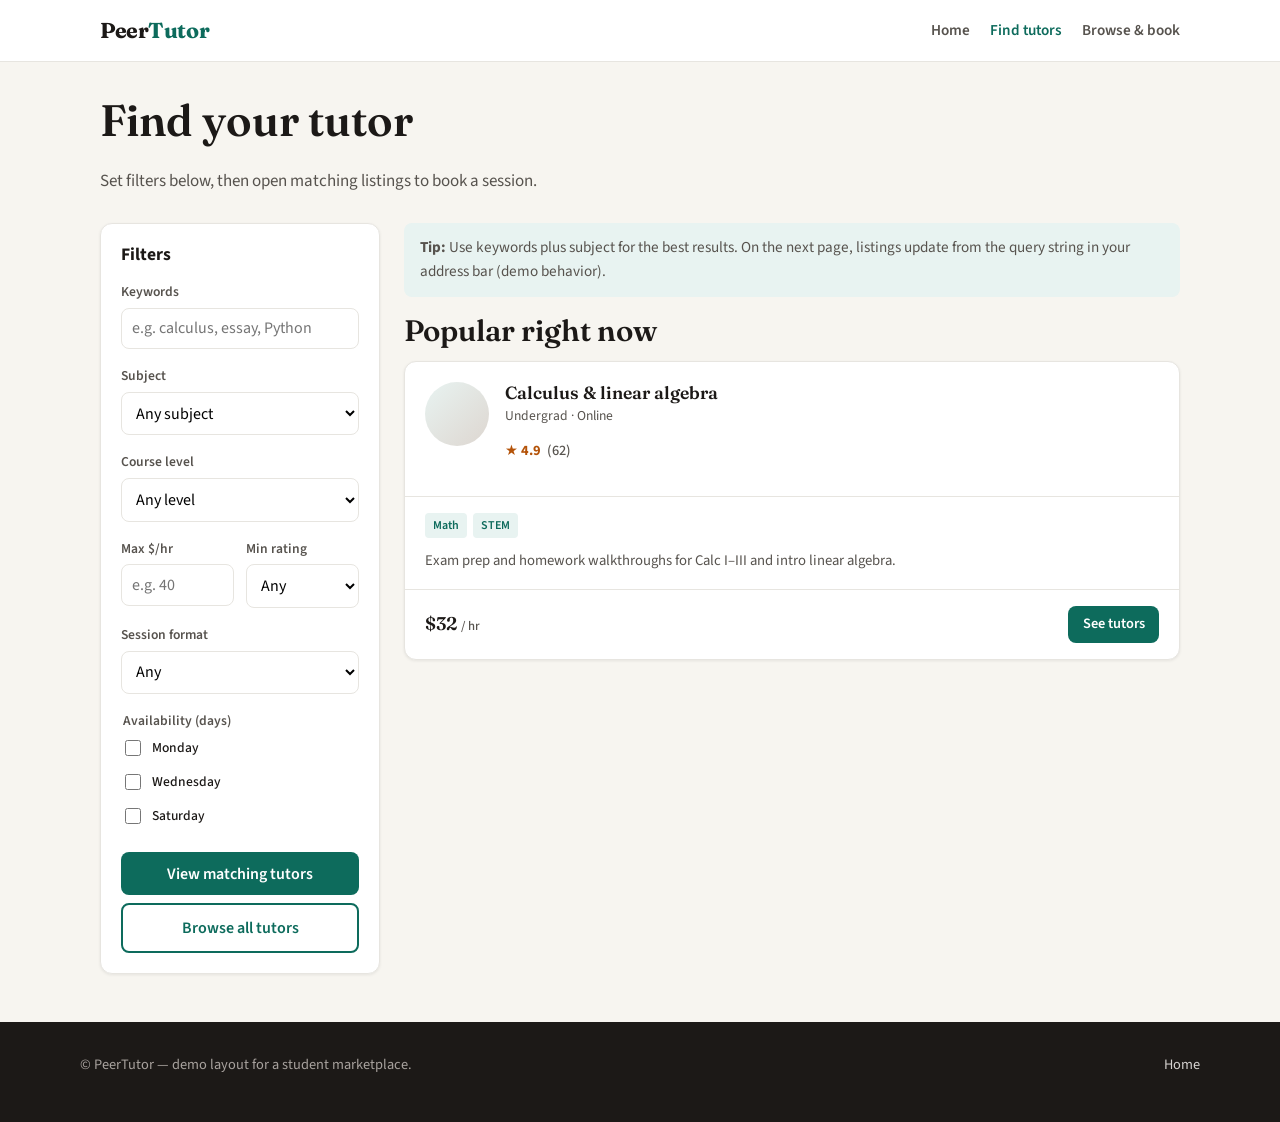
==== search.html @ b438c9f4 "init commit" ====
<!DOCTYPE html>
<html lang="en">
<head>
  <meta charset="UTF-8" />
  <meta name="viewport" content="width=device-width, initial-scale=1" />
  <title>Find tutors — PeerTutor</title>
  <link rel="preconnect" href="https://fonts.googleapis.com" />
  <link rel="preconnect" href="https://fonts.gstatic.com" crossorigin />
  <link href="https://fonts.googleapis.com/css2?family=Fraunces:opsz,wght@9..144,600;700&family=Source+Sans+3:wght@400;600;700&display=swap" rel="stylesheet" />
  <link rel="stylesheet" href="styles.css" />
</head>
<body>
  <header class="site-header">
    <div class="site-header__inner">
      <a class="logo" href="index.html">Peer<span>Tutor</span></a>
      <nav class="nav-main" aria-label="Main">
        <a href="index.html">Home</a>
        <a href="search.html" aria-current="page">Find tutors</a>
        <a href="tutors.html">Browse &amp; book</a>
      </nav>
    </div>
  </header>

  <main>
    <div class="container">
      <header class="page-head">
        <h1>Find your tutor</h1>
        <p>Set filters below, then open matching listings to book a session.</p>
      </header>

      <div class="search-layout">
        <aside class="filters" aria-labelledby="filters-heading">
          <h2 id="filters-heading">Filters</h2>
          <form id="search-form" action="tutors.html" method="get">
            <div class="field">
              <label for="q">Keywords</label>
              <input type="search" id="q" name="q" placeholder="e.g. calculus, essay, Python" autocomplete="off" />
            </div>

            <div class="field">
              <label for="subject">Subject</label>
              <select id="subject" name="subject">
                <option value="">Any subject</option>
                <option value="math">Mathematics</option>
                <option value="cs">Computer science</option>
                <option value="writing">Writing &amp; humanities</option>
                <option value="languages">Languages</option>
                <option value="science">Sciences</option>
              </select>
            </div>

            <div class="field">
              <label for="level">Course level</label>
              <select id="level" name="level">
                <option value="">Any level</option>
                <option value="hs">High school</option>
                <option value="ug">Undergraduate</option>
                <option value="grad">Graduate</option>
              </select>
            </div>

            <div class="field field--inline">
              <div class="field">
                <label for="price_max">Max $/hr</label>
                <input type="number" id="price_max" name="price_max" min="0" max="200" step="5" placeholder="e.g. 40" />
              </div>
              <div class="field">
                <label for="rating_min">Min rating</label>
                <select id="rating_min" name="rating_min">
                  <option value="">Any</option>
                  <option value="4.5">4.5+</option>
                  <option value="4.7">4.7+</option>
                  <option value="4.9">4.9+</option>
                </select>
              </div>
            </div>

            <div class="field">
              <label for="format">Session format</label>
              <select id="format" name="format">
                <option value="">Any</option>
                <option value="online">Online only</option>
                <option value="inperson">In-person only</option>
              </select>
            </div>

            <fieldset class="field" style="border: none; padding: 0; margin: 0 0 1rem;">
              <legend style="font-size: 0.85rem; font-weight: 600; color: var(--ink-muted); margin-bottom: 0.35rem;">Availability (days)</legend>
              <div class="checkbox-group">
                <label><input type="checkbox" name="day" value="mon" /> Monday</label>
                <label><input type="checkbox" name="day" value="wed" /> Wednesday</label>
                <label><input type="checkbox" name="day" value="sat" /> Saturday</label>
              </div>
            </fieldset>

            <div class="filter-actions">
              <button type="submit" class="btn btn--primary">View matching tutors</button>
              <a class="btn btn--ghost" href="tutors.html">Browse all tutors</a>
            </div>
          </form>
        </aside>

        <div>
          <p class="search-hint">
            <strong>Tip:</strong> Use keywords plus subject for the best results. On the next page, listings update from the query string in your address bar (demo behavior).
          </p>
          <section aria-labelledby="preview-heading">
            <h2 id="preview-heading" class="section__title" style="text-align: left; margin-bottom: 0.75rem;">Popular right now</h2>
            <div class="tutor-grid" style="grid-template-columns: 1fr;">
              <article class="tutor-card">
                <div class="tutor-card__top">
                  <div class="tutor-card__avatar" role="img" aria-label=""></div>
                  <div class="tutor-card__head">
                    <h3>Calculus &amp; linear algebra</h3>
                    <p class="tutor-card__meta">Undergrad · Online</p>
                    <p class="tutor-card__rating" aria-label="Rating 4.9 out of 5">★ 4.9 <span style="color: var(--ink-muted); font-weight: 500;">(62)</span></p>
                  </div>
                </div>
                <div class="tutor-card__body">
                  <div class="tutor-card__tags">
                    <span class="tag">Math</span>
                    <span class="tag">STEM</span>
                  </div>
                  <p class="tutor-card__bio">Exam prep and homework walkthroughs for Calc I–III and intro linear algebra.</p>
                </div>
                <div class="tutor-card__foot">
                  <span class="tutor-card__price">$32 <small>/ hr</small></span>
                  <a class="btn btn--primary btn--sm" href="tutors.html?subject=math">See tutors</a>
                </div>
              </article>
            </div>
          </section>
        </div>
      </div>
    </div>
  </main>

  <footer class="site-footer">
    <div class="site-footer__inner">
      <p>© PeerTutor — demo layout for a student marketplace.</p>
      <p><a href="index.html">Home</a></p>
    </div>
  </footer>
</body>
</html>
---- styles.css ----
/* PeerTutor — shared styles for all pages */

:root {
  --bg: #f7f5f0;
  --bg-card: #ffffff;
  --ink: #1c1917;
  --ink-muted: #57534e;
  --accent: #0d6b5c;
  --accent-hover: #095548;
  --accent-soft: #e8f3f1;
  --border: #e7e5e0;
  --warning: #b45309;
  --radius: 12px;
  --radius-sm: 8px;
  --shadow: 0 1px 3px rgba(28, 25, 23, 0.08);
  --shadow-lg: 0 12px 40px rgba(28, 25, 23, 0.1);
  --font-sans: "Source Sans 3", system-ui, sans-serif;
  --font-display: "Fraunces", Georgia, serif;
  --max: 1120px;
}

*,
*::before,
*::after {
  box-sizing: border-box;
}

html {
  scroll-behavior: smooth;
}

body {
  margin: 0;
  font-family: var(--font-sans);
  font-size: 1.0625rem;
  line-height: 1.55;
  color: var(--ink);
  background: var(--bg);
  min-height: 100vh;
  display: flex;
  flex-direction: column;
}

img {
  max-width: 100%;
  height: auto;
  display: block;
}

a {
  color: var(--accent);
  text-decoration: none;
}

a:hover {
  text-decoration: underline;
}

h1,
h2,
h3 {
  font-family: var(--font-display);
  font-weight: 600;
  line-height: 1.2;
  margin: 0 0 0.5em;
}

h1 {
  font-size: clamp(2rem, 4vw, 2.75rem);
}

h2 {
  font-size: clamp(1.5rem, 2.5vw, 1.85rem);
}

h3 {
  font-size: 1.2rem;
}

p {
  margin: 0 0 1em;
}

/* Layout */
.site-header {
  background: var(--bg-card);
  border-bottom: 1px solid var(--border);
  position: sticky;
  top: 0;
  z-index: 100;
}

.site-header__inner {
  max-width: var(--max);
  margin: 0 auto;
  padding: 0.85rem 1.25rem;
  display: flex;
  align-items: center;
  justify-content: space-between;
  gap: 1rem;
}

.logo {
  font-family: var(--font-display);
  font-weight: 700;
  font-size: 1.35rem;
  color: var(--ink);
  text-decoration: none;
  letter-spacing: -0.02em;
}

.logo:hover {
  color: var(--accent);
  text-decoration: none;
}

.logo span {
  color: var(--accent);
}

.nav-main {
  display: flex;
  flex-wrap: wrap;
  align-items: center;
  gap: 0.35rem 1.25rem;
}

.nav-main a {
  color: var(--ink-muted);
  font-weight: 600;
  font-size: 0.95rem;
  text-decoration: none;
}

.nav-main a:hover,
.nav-main a[aria-current="page"] {
  color: var(--accent);
  text-decoration: none;
}

main {
  flex: 1;
  width: 100%;
}

.container {
  max-width: var(--max);
  margin: 0 auto;
  padding: 2rem 1.25rem 3rem;
}

.container--narrow {
  max-width: 720px;
}

/* Buttons */
.btn {
  display: inline-flex;
  align-items: center;
  justify-content: center;
  gap: 0.5rem;
  padding: 0.65rem 1.25rem;
  font-family: var(--font-sans);
  font-size: 1rem;
  font-weight: 600;
  border-radius: var(--radius-sm);
  border: none;
  cursor: pointer;
  text-decoration: none;
  transition: background 0.15s, color 0.15s, box-shadow 0.15s;
}

.btn--primary {
  background: var(--accent);
  color: #fff;
}

.btn--primary:hover {
  background: var(--accent-hover);
  color: #fff;
  text-decoration: none;
  box-shadow: var(--shadow);
}

.btn--ghost {
  background: transparent;
  color: var(--accent);
  border: 2px solid var(--accent);
}

.btn--ghost:hover {
  background: var(--accent-soft);
  text-decoration: none;
}

.btn--sm {
  padding: 0.45rem 0.9rem;
  font-size: 0.9rem;
}

/* Hero */
.hero {
  padding: 2.5rem 0 3rem;
  text-align: center;
}

.hero__badge {
  display: inline-block;
  font-size: 0.8rem;
  font-weight: 700;
  text-transform: uppercase;
  letter-spacing: 0.06em;
  color: var(--accent);
  background: var(--accent-soft);
  padding: 0.35rem 0.75rem;
  border-radius: 999px;
  margin-bottom: 1rem;
}

.hero p.lead {
  font-size: 1.15rem;
  color: var(--ink-muted);
  max-width: 36rem;
  margin: 0 auto 1.75rem;
}

.hero__actions {
  display: flex;
  flex-wrap: wrap;
  gap: 0.75rem;
  justify-content: center;
}

/* Sections */
.section {
  padding: 2.5rem 0;
}

.section__title {
  text-align: center;
  margin-bottom: 0.35rem;
}

.section__intro {
  text-align: center;
  color: var(--ink-muted);
  max-width: 40rem;
  margin: 0 auto 2rem;
}

.grid-3 {
  display: grid;
  gap: 1.25rem;
}

@media (min-width: 640px) {
  .grid-3 {
    grid-template-columns: repeat(3, 1fr);
  }
}

.feature-card {
  background: var(--bg-card);
  border: 1px solid var(--border);
  border-radius: var(--radius);
  padding: 1.5rem;
  box-shadow: var(--shadow);
}

.feature-card__icon {
  width: 2.5rem;
  height: 2.5rem;
  background: var(--accent-soft);
  color: var(--accent);
  border-radius: var(--radius-sm);
  display: flex;
  align-items: center;
  justify-content: center;
  font-size: 1.25rem;
  margin-bottom: 0.75rem;
}

.steps {
  display: grid;
  gap: 1rem;
  counter-reset: step;
  max-width: 40rem;
  margin: 0 auto;
}

.step {
  display: flex;
  gap: 1rem;
  align-items: flex-start;
  background: var(--bg-card);
  border: 1px solid var(--border);
  border-radius: var(--radius);
  padding: 1.25rem 1.5rem;
}

.step::before {
  counter-increment: step;
  content: counter(step);
  flex-shrink: 0;
  width: 2rem;
  height: 2rem;
  background: var(--accent);
  color: #fff;
  font-weight: 700;
  font-size: 0.9rem;
  border-radius: 50%;
  display: flex;
  align-items: center;
  justify-content: center;
}

/* Footer */
.site-footer {
  background: var(--ink);
  color: #a8a29e;
  padding: 2rem 1.25rem;
  margin-top: auto;
  font-size: 0.9rem;
}

.site-footer__inner {
  max-width: var(--max);
  margin: 0 auto;
  display: flex;
  flex-wrap: wrap;
  gap: 1rem;
  justify-content: space-between;
  align-items: center;
}

.site-footer a {
  color: #d6d3d1;
}

/* Page header (inner pages) */
.page-head {
  margin-bottom: 1.75rem;
}

.page-head p {
  color: var(--ink-muted);
  margin: 0;
}

/* Search layout */
.search-layout {
  display: grid;
  gap: 1.5rem;
}

@media (min-width: 900px) {
  .search-layout {
    grid-template-columns: 280px 1fr;
    align-items: start;
  }
}

.filters {
  background: var(--bg-card);
  border: 1px solid var(--border);
  border-radius: var(--radius);
  padding: 1.25rem;
  box-shadow: var(--shadow);
}

@media (min-width: 900px) {
  .filters {
    position: sticky;
    top: 5.5rem;
  }
}

.filters h2 {
  font-size: 1.1rem;
  margin-bottom: 1rem;
  font-family: var(--font-sans);
  font-weight: 700;
}

.field {
  margin-bottom: 1rem;
}

.field label {
  display: block;
  font-size: 0.85rem;
  font-weight: 600;
  color: var(--ink-muted);
  margin-bottom: 0.35rem;
}

.field input[type="text"],
.field input[type="number"],
.field input[type="search"],
.field select,
.field textarea {
  width: 100%;
  padding: 0.55rem 0.65rem;
  font-family: var(--font-sans);
  font-size: 1rem;
  border: 1px solid var(--border);
  border-radius: var(--radius-sm);
  background: #fff;
}

.field input:focus,
.field select:focus,
.field textarea:focus {
  outline: 2px solid var(--accent);
  outline-offset: 1px;
}

.field--inline {
  display: flex;
  gap: 0.75rem;
}

.field--inline .field {
  flex: 1;
  margin-bottom: 0;
}

.checkbox-group {
  display: flex;
  flex-direction: column;
  gap: 0.4rem;
}

.checkbox-group label {
  display: flex;
  align-items: center;
  gap: 0.5rem;
  font-weight: 500;
  color: var(--ink);
  cursor: pointer;
}

.checkbox-group input {
  width: 1rem;
  height: 1rem;
  accent-color: var(--accent);
}

.filter-actions {
  display: flex;
  flex-direction: column;
  gap: 0.5rem;
  margin-top: 1.25rem;
}

.filter-actions .btn {
  width: 100%;
}

.search-hint {
  background: var(--accent-soft);
  border-radius: var(--radius-sm);
  padding: 0.85rem 1rem;
  font-size: 0.95rem;
  color: var(--ink-muted);
  margin-bottom: 1rem;
}

/* Tutor grid */
.toolbar {
  display: flex;
  flex-wrap: wrap;
  align-items: center;
  justify-content: space-between;
  gap: 0.75rem;
  margin-bottom: 1.25rem;
}

.toolbar__meta {
  font-size: 0.95rem;
  color: var(--ink-muted);
}

.chips {
  display: flex;
  flex-wrap: wrap;
  gap: 0.4rem;
}

.chip {
  font-size: 0.8rem;
  font-weight: 600;
  padding: 0.25rem 0.6rem;
  background: var(--border);
  color: var(--ink-muted);
  border-radius: 999px;
}

.chip--live {
  background: var(--accent-soft);
  color: var(--accent);
}

.tutor-grid {
  display: grid;
  gap: 1.25rem;
}

@media (min-width: 640px) {
  .tutor-grid {
    grid-template-columns: repeat(2, 1fr);
  }
}

@media (min-width: 1000px) {
  .tutor-grid {
    grid-template-columns: repeat(3, 1fr);
  }
}

.tutor-card {
  background: var(--bg-card);
  border: 1px solid var(--border);
  border-radius: var(--radius);
  overflow: hidden;
  box-shadow: var(--shadow);
  display: flex;
  flex-direction: column;
  transition: box-shadow 0.2s;
}

.tutor-card:hover {
  box-shadow: var(--shadow-lg);
}

.tutor-card[data-hidden="true"] {
  display: none;
}

.tutor-card__top {
  display: flex;
  gap: 1rem;
  padding: 1.25rem;
  border-bottom: 1px solid var(--border);
}

.tutor-card__avatar {
  width: 64px;
  height: 64px;
  border-radius: 50%;
  background: linear-gradient(135deg, var(--accent-soft), #ddd6d0);
  flex-shrink: 0;
  object-fit: cover;
}

.tutor-card__head h3 {
  margin-bottom: 0.15rem;
  font-size: 1.1rem;
}

.tutor-card__meta {
  font-size: 0.85rem;
  color: var(--ink-muted);
}

.tutor-card__rating {
  display: flex;
  align-items: center;
  gap: 0.35rem;
  font-weight: 700;
  color: var(--warning);
  font-size: 0.9rem;
}

.tutor-card__body {
  padding: 1rem 1.25rem;
  flex: 1;
}

.tutor-card__tags {
  display: flex;
  flex-wrap: wrap;
  gap: 0.35rem;
  margin-bottom: 0.75rem;
}

.tag {
  font-size: 0.75rem;
  font-weight: 600;
  padding: 0.2rem 0.5rem;
  background: var(--accent-soft);
  color: var(--accent);
  border-radius: 4px;
}

.tutor-card__bio {
  font-size: 0.92rem;
  color: var(--ink-muted);
  margin: 0;
  display: -webkit-box;
  -webkit-line-clamp: 3;
  -webkit-box-orient: vertical;
  overflow: hidden;
}

.tutor-card__foot {
  padding: 1rem 1.25rem;
  border-top: 1px solid var(--border);
  display: flex;
  align-items: center;
  justify-content: space-between;
  gap: 0.75rem;
}

.tutor-card__price {
  font-family: var(--font-display);
  font-weight: 600;
  font-size: 1.15rem;
  color: var(--ink);
}

.tutor-card__price small {
  font-family: var(--font-sans);
  font-size: 0.8rem;
  font-weight: 500;
  color: var(--ink-muted);
}

/* Booking panel */
.booking-panel {
  position: fixed;
  inset: 0;
  background: rgba(28, 25, 23, 0.45);
  display: flex;
  align-items: flex-end;
  justify-content: center;
  padding: 1rem;
  z-index: 200;
  opacity: 0;
  visibility: hidden;
  transition: opacity 0.2s, visibility 0.2s;
}

.booking-panel.is-open {
  opacity: 1;
  visibility: visible;
}

@media (min-width: 600px) {
  .booking-panel {
    align-items: center;
  }
}

.booking-panel__dialog {
  background: var(--bg-card);
  border-radius: var(--radius);
  width: 100%;
  max-width: 420px;
  max-height: 90vh;
  overflow: auto;
  box-shadow: var(--shadow-lg);
  transform: translateY(12px);
  transition: transform 0.2s;
}

.booking-panel.is-open .booking-panel__dialog {
  transform: translateY(0);
}

.booking-panel__head {
  display: flex;
  align-items: flex-start;
  justify-content: space-between;
  gap: 1rem;
  padding: 1.25rem;
  border-bottom: 1px solid var(--border);
}

.booking-panel__head h2 {
  font-size: 1.2rem;
  margin: 0;
}

.booking-panel__close {
  background: none;
  border: none;
  font-size: 1.5rem;
  line-height: 1;
  cursor: pointer;
  color: var(--ink-muted);
  padding: 0.15rem;
}

.booking-panel__close:hover {
  color: var(--ink);
}

.booking-panel__form {
  padding: 1.25rem;
}

.booking-panel__form .field:last-of-type {
  margin-bottom: 0;
}

.booking-submit {
  margin-top: 1.25rem;
}

.booking-submit .btn {
  width: 100%;
}

.empty-state {
  text-align: center;
  padding: 3rem 1.5rem;
  color: var(--ink-muted);
  background: var(--bg-card);
  border: 1px dashed var(--border);
  border-radius: var(--radius);
}

.empty-state strong {
  color: var(--ink);
}
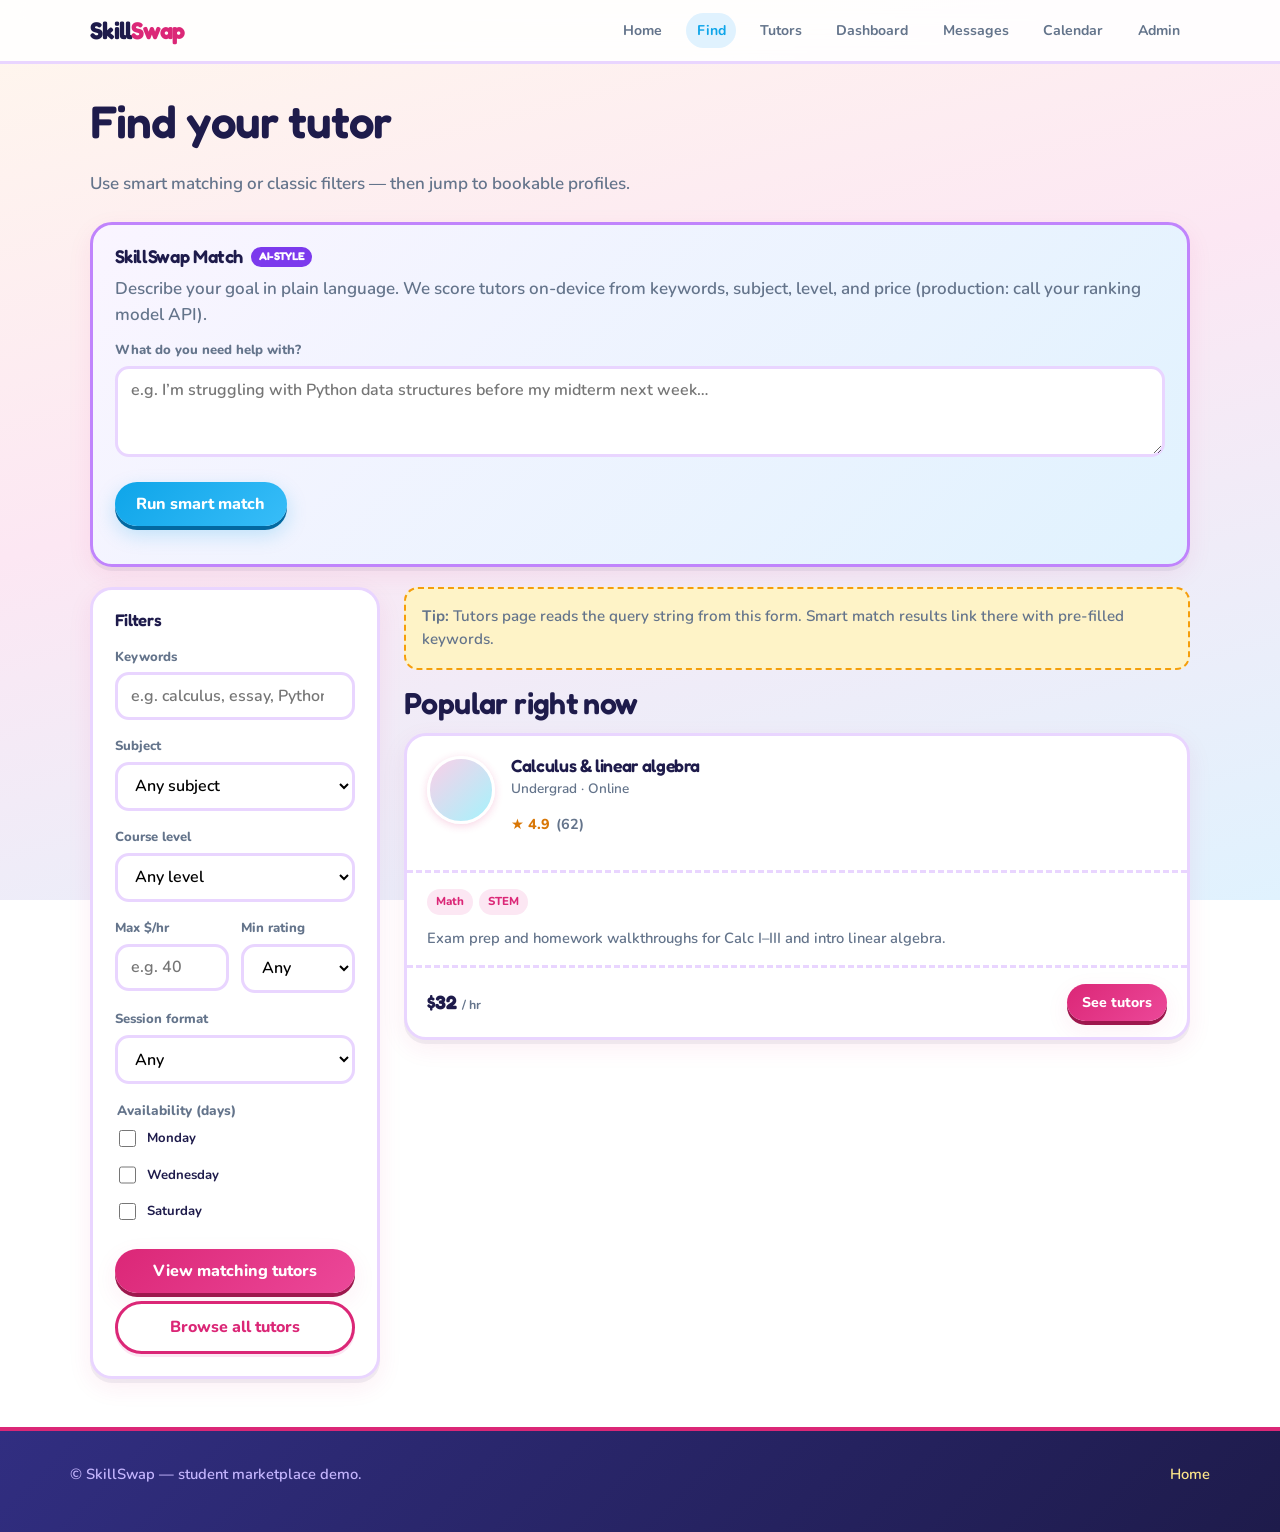
==== commit ef4e140b: "skillswap" ====
--- a/search.html
+++ b/search.html
@@ -3,20 +3,24 @@
 <head>
   <meta charset="UTF-8" />
   <meta name="viewport" content="width=device-width, initial-scale=1" />
-  <title>Find tutors — PeerTutor</title>
+  <title>Find tutors — SkillSwap</title>
   <link rel="preconnect" href="https://fonts.googleapis.com" />
   <link rel="preconnect" href="https://fonts.gstatic.com" crossorigin />
-  <link href="https://fonts.googleapis.com/css2?family=Fraunces:opsz,wght@9..144,600;700&family=Source+Sans+3:wght@400;600;700&display=swap" rel="stylesheet" />
+  <link href="https://fonts.googleapis.com/css2?family=Fredoka:wght@500;600;700&family=Nunito:wght@400;600;700;800&display=swap" rel="stylesheet" />
   <link rel="stylesheet" href="styles.css" />
 </head>
 <body>
   <header class="site-header">
     <div class="site-header__inner">
-      <a class="logo" href="index.html">Peer<span>Tutor</span></a>
+      <a class="logo" href="index.html">Skill<span>Swap</span></a>
       <nav class="nav-main" aria-label="Main">
         <a href="index.html">Home</a>
-        <a href="search.html" aria-current="page">Find tutors</a>
-        <a href="tutors.html">Browse &amp; book</a>
+        <a href="search.html" aria-current="page">Find</a>
+        <a href="tutors.html">Tutors</a>
+        <a href="dashboard.html">Dashboard</a>
+        <a href="messages.html">Messages</a>
+        <a href="schedule.html">Calendar</a>
+        <a href="admin.html">Admin</a>
       </nav>
     </div>
   </header>
@@ -25,8 +29,24 @@
     <div class="container">
       <header class="page-head">
         <h1>Find your tutor</h1>
-        <p>Set filters below, then open matching listings to book a session.</p>
+        <p>Use smart matching or classic filters — then jump to bookable profiles.</p>
       </header>
+
+      <section class="ai-match-card" aria-labelledby="ai-match-heading">
+        <h2 id="ai-match-heading">
+          SkillSwap Match
+          <span class="ai-badge">AI-style</span>
+        </h2>
+        <p style="margin: 0 0 0.75rem; font-weight: 600; color: var(--ink-muted);">
+          Describe your goal in plain language. We score tutors on-device from keywords, subject, level, and price (production: call your ranking model API).
+        </p>
+        <div class="field">
+          <label for="ai-goal">What do you need help with?</label>
+          <textarea id="ai-goal" rows="3" placeholder="e.g. I’m struggling with Python data structures before my midterm next week…"></textarea>
+        </div>
+        <button type="button" class="btn btn--secondary" id="ai-run-match">Run smart match</button>
+        <div class="match-results" id="ai-match-results" hidden></div>
+      </section>
 
       <div class="search-layout">
         <aside class="filters" aria-labelledby="filters-heading">
@@ -85,7 +105,7 @@
             </div>
 
             <fieldset class="field" style="border: none; padding: 0; margin: 0 0 1rem;">
-              <legend style="font-size: 0.85rem; font-weight: 600; color: var(--ink-muted); margin-bottom: 0.35rem;">Availability (days)</legend>
+              <legend style="font-size: 0.85rem; font-weight: 800; color: var(--ink-muted); margin-bottom: 0.35rem;">Availability (days)</legend>
               <div class="checkbox-group">
                 <label><input type="checkbox" name="day" value="mon" /> Monday</label>
                 <label><input type="checkbox" name="day" value="wed" /> Wednesday</label>
@@ -102,7 +122,7 @@
 
         <div>
           <p class="search-hint">
-            <strong>Tip:</strong> Use keywords plus subject for the best results. On the next page, listings update from the query string in your address bar (demo behavior).
+            <strong>Tip:</strong> Tutors page reads the query string from this form. Smart match results link there with pre-filled keywords.
           </p>
           <section aria-labelledby="preview-heading">
             <h2 id="preview-heading" class="section__title" style="text-align: left; margin-bottom: 0.75rem;">Popular right now</h2>
@@ -113,7 +133,7 @@
                   <div class="tutor-card__head">
                     <h3>Calculus &amp; linear algebra</h3>
                     <p class="tutor-card__meta">Undergrad · Online</p>
-                    <p class="tutor-card__rating" aria-label="Rating 4.9 out of 5">★ 4.9 <span style="color: var(--ink-muted); font-weight: 500;">(62)</span></p>
+                    <p class="tutor-card__rating" aria-label="Rating 4.9 out of 5">★ 4.9 <span style="color: var(--ink-muted); font-weight: 700;">(62)</span></p>
                   </div>
                 </div>
                 <div class="tutor-card__body">
@@ -137,9 +157,69 @@
 
   <footer class="site-footer">
     <div class="site-footer__inner">
-      <p>© PeerTutor — demo layout for a student marketplace.</p>
+      <p>© SkillSwap — student marketplace demo.</p>
       <p><a href="index.html">Home</a></p>
     </div>
   </footer>
+
+  <script src="skillswap.js"></script>
+  <script>
+    (function () {
+      var TUTORS = [
+        { name: "Jordan Lee", subject: "math", level: "ug", price: 28, rating: 4.8, keywords: "calculus algebra homework exam proof", format: "online" },
+        { name: "Sam Rivera", subject: "cs", level: "ug", price: 35, rating: 4.9, keywords: "python data structures algorithms project debug", format: "online" },
+        { name: "Alex Chen", subject: "writing", level: "ug", price: 22, rating: 4.7, keywords: "essay english thesis rhetoric paper humanities", format: "inperson" },
+        { name: "Morgan Patel", subject: "languages", level: "hs", price: 18, rating: 4.6, keywords: "spanish conversation grammar ap language", format: "online" },
+        { name: "Riley Brooks", subject: "science", level: "grad", price: 45, rating: 5, keywords: "chemistry organic lab ochem mechanism", format: "online" },
+        { name: "Casey Nguyen", subject: "math", level: "ug", price: 30, rating: 4.9, keywords: "statistics r probability regression stats", format: "inperson" },
+      ];
+
+      function scoreGoal(text, t) {
+        var blob = (t.name + " " + t.keywords + " " + t.subject).toLowerCase();
+        var words = text.toLowerCase().split(/\s+/).filter(function (w) {
+          return w.length > 2;
+        });
+        var hits = 0;
+        words.forEach(function (w) {
+          if (blob.indexOf(w) !== -1) hits++;
+        });
+        var r = parseFloat(t.rating, 10) * 8;
+        var p = Math.max(0, 50 - parseFloat(t.price, 10));
+        return Math.round(hits * 22 + r + p);
+      }
+
+      document.getElementById("ai-run-match").addEventListener("click", function () {
+        var text = (document.getElementById("ai-goal").value || "").trim();
+        var out = document.getElementById("ai-match-results");
+        if (!text) {
+          alert("Tell us a bit about what you need — even one sentence helps.");
+          return;
+        }
+        if (window.SkillSwap) SkillSwap.logEvent("smart_match_run", { len: text.length });
+        var ranked = TUTORS.map(function (t) {
+          return { t: t, s: scoreGoal(text, t) };
+        }).sort(function (a, b) {
+          return b.s - a.s;
+        });
+        out.hidden = false;
+        out.innerHTML = "";
+        ranked.slice(0, 4).forEach(function (row, i) {
+          var div = document.createElement("div");
+          div.className = "match-row";
+          div.innerHTML =
+            "<span><strong>#" +
+            (i + 1) +
+            "</strong> " +
+            row.t.name +
+            "</span><small>Match " +
+            row.s +
+            "%</small><a class='btn btn--primary btn--sm' href='tutors.html?q=" +
+            encodeURIComponent(text.slice(0, 40)) +
+            "'>View</a>";
+          out.appendChild(div);
+        });
+      });
+    })();
+  </script>
 </body>
 </html>
--- a/styles.css
+++ b/styles.css
@@ -1,22 +1,32 @@
-/* PeerTutor — shared styles for all pages */
+/* SkillSwap — bubbly student-friendly theme + shared components */
 
 :root {
-  --bg: #f7f5f0;
+  --bg-top: #fff7ed;
+  --bg-mid: #fce7f3;
+  --bg-bottom: #e0f2fe;
   --bg-card: #ffffff;
-  --ink: #1c1917;
-  --ink-muted: #57534e;
-  --accent: #0d6b5c;
-  --accent-hover: #095548;
-  --accent-soft: #e8f3f1;
-  --border: #e7e5e0;
-  --warning: #b45309;
-  --radius: 12px;
-  --radius-sm: 8px;
-  --shadow: 0 1px 3px rgba(28, 25, 23, 0.08);
-  --shadow-lg: 0 12px 40px rgba(28, 25, 23, 0.1);
-  --font-sans: "Source Sans 3", system-ui, sans-serif;
-  --font-display: "Fraunces", Georgia, serif;
-  --max: 1120px;
+  --ink: #1e1b4b;
+  --ink-muted: #64748b;
+  --accent: #db2777;
+  --accent-hover: #be185d;
+  --accent-soft: #fce7f3;
+  --accent-2: #0ea5e9;
+  --accent-2-soft: #e0f2fe;
+  --accent-3: #f59e0b;
+  --accent-3-soft: #fef3c7;
+  --mint: #34d399;
+  --mint-soft: #d1fae5;
+  --border: #e9d5ff;
+  --warning: #d97706;
+  --danger: #dc2626;
+  --radius: 22px;
+  --radius-sm: 14px;
+  --radius-pill: 999px;
+  --shadow: 0 4px 0 rgba(30, 27, 75, 0.06), 0 8px 24px rgba(219, 39, 119, 0.08);
+  --shadow-lg: 0 6px 0 rgba(30, 27, 75, 0.07), 0 16px 48px rgba(14, 165, 233, 0.12);
+  --font-sans: "Nunito", system-ui, sans-serif;
+  --font-display: "Fredoka", "Nunito", system-ui, sans-serif;
+  --max: 1140px;
 }
 
 *,
@@ -35,7 +45,8 @@
   font-size: 1.0625rem;
   line-height: 1.55;
   color: var(--ink);
-  background: var(--bg);
+  background: linear-gradient(165deg, var(--bg-top) 0%, var(--bg-mid) 45%, var(--bg-bottom) 100%);
+  background-attachment: fixed;
   min-height: 100vh;
   display: flex;
   flex-direction: column;
@@ -48,8 +59,9 @@
 }
 
 a {
-  color: var(--accent);
+  color: var(--accent-2);
   text-decoration: none;
+  font-weight: 600;
 }
 
 a:hover {
@@ -61,30 +73,68 @@
 h3 {
   font-family: var(--font-display);
   font-weight: 600;
-  line-height: 1.2;
+  line-height: 1.15;
   margin: 0 0 0.5em;
+  letter-spacing: -0.02em;
 }
 
 h1 {
-  font-size: clamp(2rem, 4vw, 2.75rem);
+  font-size: clamp(2rem, 4.5vw, 2.85rem);
 }
 
 h2 {
-  font-size: clamp(1.5rem, 2.5vw, 1.85rem);
+  font-size: clamp(1.45rem, 2.5vw, 1.9rem);
 }
 
 h3 {
-  font-size: 1.2rem;
+  font-size: 1.15rem;
 }
 
 p {
   margin: 0 0 1em;
 }
 
-/* Layout */
+/* Decorative blobs */
+.blob {
+  position: absolute;
+  border-radius: 50%;
+  filter: blur(40px);
+  opacity: 0.55;
+  pointer-events: none;
+  z-index: 0;
+}
+
+.blob--1 {
+  width: 280px;
+  height: 280px;
+  background: #f9a8d4;
+  top: -80px;
+  right: -60px;
+}
+
+.blob--2 {
+  width: 220px;
+  height: 220px;
+  background: #7dd3fc;
+  bottom: 10%;
+  left: -80px;
+}
+
+.hero-wrap {
+  position: relative;
+  overflow: hidden;
+}
+
+.hero-wrap .container {
+  position: relative;
+  z-index: 1;
+}
+
+/* Header */
 .site-header {
-  background: var(--bg-card);
-  border-bottom: 1px solid var(--border);
+  background: rgba(255, 255, 255, 0.88);
+  backdrop-filter: blur(12px);
+  border-bottom: 3px solid var(--border);
   position: sticky;
   top: 0;
   z-index: 100;
@@ -93,20 +143,21 @@
 .site-header__inner {
   max-width: var(--max);
   margin: 0 auto;
-  padding: 0.85rem 1.25rem;
+  padding: 0.75rem 1.25rem;
   display: flex;
   align-items: center;
   justify-content: space-between;
   gap: 1rem;
+  flex-wrap: wrap;
 }
 
 .logo {
   font-family: var(--font-display);
   font-weight: 700;
-  font-size: 1.35rem;
+  font-size: 1.5rem;
   color: var(--ink);
   text-decoration: none;
-  letter-spacing: -0.02em;
+  letter-spacing: -0.03em;
 }
 
 .logo:hover {
@@ -122,19 +173,28 @@
   display: flex;
   flex-wrap: wrap;
   align-items: center;
-  gap: 0.35rem 1.25rem;
+  gap: 0.35rem 0.85rem;
 }
 
 .nav-main a {
   color: var(--ink-muted);
-  font-weight: 600;
-  font-size: 0.95rem;
+  font-weight: 700;
+  font-size: 0.88rem;
   text-decoration: none;
-}
-
-.nav-main a:hover,
+  padding: 0.4rem 0.65rem;
+  border-radius: var(--radius-pill);
+  transition: background 0.15s, color 0.15s;
+}
+
+.nav-main a:hover {
+  background: var(--accent-soft);
+  color: var(--accent);
+  text-decoration: none;
+}
+
 .nav-main a[aria-current="page"] {
-  color: var(--accent);
+  background: var(--accent-2-soft);
+  color: var(--accent-2);
   text-decoration: none;
 }
 
@@ -159,33 +219,50 @@
   align-items: center;
   justify-content: center;
   gap: 0.5rem;
-  padding: 0.65rem 1.25rem;
+  padding: 0.7rem 1.35rem;
   font-family: var(--font-sans);
   font-size: 1rem;
-  font-weight: 600;
-  border-radius: var(--radius-sm);
+  font-weight: 800;
+  border-radius: var(--radius-pill);
   border: none;
   cursor: pointer;
   text-decoration: none;
-  transition: background 0.15s, color 0.15s, box-shadow 0.15s;
+  transition: transform 0.12s, box-shadow 0.12s, background 0.15s;
+}
+
+.btn:active {
+  transform: scale(0.98);
 }
 
 .btn--primary {
-  background: var(--accent);
+  background: linear-gradient(135deg, var(--accent), #ec4899);
   color: #fff;
+  box-shadow: 0 4px 0 #9d174d, var(--shadow);
 }
 
 .btn--primary:hover {
-  background: var(--accent-hover);
   color: #fff;
   text-decoration: none;
-  box-shadow: var(--shadow);
+  filter: brightness(1.05);
+}
+
+.btn--secondary {
+  background: linear-gradient(135deg, var(--accent-2), #38bdf8);
+  color: #fff;
+  box-shadow: 0 4px 0 #0369a1, 0 8px 20px rgba(14, 165, 233, 0.25);
+}
+
+.btn--secondary:hover {
+  color: #fff;
+  text-decoration: none;
+  filter: brightness(1.05);
 }
 
 .btn--ghost {
-  background: transparent;
+  background: #fff;
   color: var(--accent);
-  border: 2px solid var(--accent);
+  border: 3px solid var(--accent);
+  box-shadow: 0 3px 0 var(--accent-soft);
 }
 
 .btn--ghost:hover {
@@ -193,35 +270,59 @@
   text-decoration: none;
 }
 
+.btn--danger {
+  background: var(--danger);
+  color: #fff;
+  box-shadow: 0 4px 0 #991b1b;
+}
+
 .btn--sm {
-  padding: 0.45rem 0.9rem;
-  font-size: 0.9rem;
+  padding: 0.45rem 0.95rem;
+  font-size: 0.88rem;
+}
+
+.btn--link {
+  background: none;
+  border: none;
+  color: var(--ink-muted);
+  font-weight: 700;
+  font-size: 0.8rem;
+  padding: 0.25rem 0.5rem;
+  box-shadow: none;
+  cursor: pointer;
+  text-decoration: underline;
+}
+
+.btn--link:hover {
+  color: var(--danger);
 }
 
 /* Hero */
 .hero {
-  padding: 2.5rem 0 3rem;
+  padding: 2rem 0 2.5rem;
   text-align: center;
 }
 
 .hero__badge {
   display: inline-block;
-  font-size: 0.8rem;
-  font-weight: 700;
+  font-size: 0.78rem;
+  font-weight: 800;
   text-transform: uppercase;
-  letter-spacing: 0.06em;
-  color: var(--accent);
-  background: var(--accent-soft);
-  padding: 0.35rem 0.75rem;
-  border-radius: 999px;
+  letter-spacing: 0.08em;
+  color: var(--accent-2);
+  background: var(--accent-2-soft);
+  padding: 0.45rem 1rem;
+  border-radius: var(--radius-pill);
   margin-bottom: 1rem;
+  border: 2px dashed var(--accent-2);
 }
 
 .hero p.lead {
-  font-size: 1.15rem;
-  color: var(--ink-muted);
-  max-width: 36rem;
+  font-size: 1.12rem;
+  color: var(--ink-muted);
+  max-width: 38rem;
   margin: 0 auto 1.75rem;
+  font-weight: 600;
 }
 
 .hero__actions {
@@ -233,7 +334,7 @@
 
 /* Sections */
 .section {
-  padding: 2.5rem 0;
+  padding: 2rem 0;
 }
 
 .section__title {
@@ -244,8 +345,9 @@
 .section__intro {
   text-align: center;
   color: var(--ink-muted);
-  max-width: 40rem;
+  max-width: 42rem;
   margin: 0 auto 2rem;
+  font-weight: 600;
 }
 
 .grid-3 {
@@ -261,30 +363,37 @@
 
 .feature-card {
   background: var(--bg-card);
-  border: 1px solid var(--border);
+  border: 3px solid var(--border);
   border-radius: var(--radius);
   padding: 1.5rem;
   box-shadow: var(--shadow);
+  transition: transform 0.2s, box-shadow 0.2s;
+}
+
+.feature-card:hover {
+  transform: translateY(-4px);
+  box-shadow: var(--shadow-lg);
 }
 
 .feature-card__icon {
-  width: 2.5rem;
-  height: 2.5rem;
-  background: var(--accent-soft);
-  color: var(--accent);
-  border-radius: var(--radius-sm);
+  width: 3rem;
+  height: 3rem;
+  background: var(--accent-3-soft);
+  color: var(--accent-3);
+  border-radius: 50%;
   display: flex;
   align-items: center;
   justify-content: center;
-  font-size: 1.25rem;
-  margin-bottom: 0.75rem;
+  font-size: 1.35rem;
+  margin-bottom: 0.85rem;
+  border: 3px solid #fcd34d;
 }
 
 .steps {
   display: grid;
   gap: 1rem;
   counter-reset: step;
-  max-width: 40rem;
+  max-width: 42rem;
   margin: 0 auto;
 }
 
@@ -293,34 +402,38 @@
   gap: 1rem;
   align-items: flex-start;
   background: var(--bg-card);
-  border: 1px solid var(--border);
+  border: 3px solid var(--border);
   border-radius: var(--radius);
   padding: 1.25rem 1.5rem;
+  box-shadow: var(--shadow);
 }
 
 .step::before {
   counter-increment: step;
   content: counter(step);
   flex-shrink: 0;
-  width: 2rem;
-  height: 2rem;
-  background: var(--accent);
+  width: 2.35rem;
+  height: 2.35rem;
+  background: linear-gradient(135deg, var(--mint), #10b981);
   color: #fff;
-  font-weight: 700;
-  font-size: 0.9rem;
+  font-weight: 800;
+  font-size: 1rem;
   border-radius: 50%;
   display: flex;
   align-items: center;
   justify-content: center;
+  box-shadow: 0 3px 0 #047857;
 }
 
 /* Footer */
 .site-footer {
-  background: var(--ink);
-  color: #a8a29e;
+  background: linear-gradient(135deg, #312e81, #1e1b4b);
+  color: #c4b5fd;
   padding: 2rem 1.25rem;
   margin-top: auto;
-  font-size: 0.9rem;
+  font-size: 0.92rem;
+  font-weight: 600;
+  border-top: 4px solid var(--accent);
 }
 
 .site-footer__inner {
@@ -334,17 +447,18 @@
 }
 
 .site-footer a {
-  color: #d6d3d1;
-}
-
-/* Page header (inner pages) */
+  color: #fde68a;
+}
+
+/* Page header */
 .page-head {
-  margin-bottom: 1.75rem;
+  margin-bottom: 1.5rem;
 }
 
 .page-head p {
   color: var(--ink-muted);
   margin: 0;
+  font-weight: 600;
 }
 
 /* Search layout */
@@ -355,31 +469,30 @@
 
 @media (min-width: 900px) {
   .search-layout {
-    grid-template-columns: 280px 1fr;
+    grid-template-columns: 290px 1fr;
     align-items: start;
   }
 }
 
 .filters {
   background: var(--bg-card);
-  border: 1px solid var(--border);
+  border: 3px solid var(--border);
   border-radius: var(--radius);
-  padding: 1.25rem;
+  padding: 1.35rem;
   box-shadow: var(--shadow);
 }
 
 @media (min-width: 900px) {
   .filters {
     position: sticky;
-    top: 5.5rem;
+    top: 5.25rem;
   }
 }
 
 .filters h2 {
-  font-size: 1.1rem;
+  font-size: 1.05rem;
   margin-bottom: 1rem;
-  font-family: var(--font-sans);
-  font-weight: 700;
+  font-family: var(--font-display);
 }
 
 .field {
@@ -388,8 +501,8 @@
 
 .field label {
   display: block;
-  font-size: 0.85rem;
-  font-weight: 600;
+  font-size: 0.82rem;
+  font-weight: 800;
   color: var(--ink-muted);
   margin-bottom: 0.35rem;
 }
@@ -397,13 +510,16 @@
 .field input[type="text"],
 .field input[type="number"],
 .field input[type="search"],
+.field input[type="email"],
+.field input[type="datetime-local"],
 .field select,
 .field textarea {
   width: 100%;
-  padding: 0.55rem 0.65rem;
+  padding: 0.6rem 0.85rem;
   font-family: var(--font-sans);
   font-size: 1rem;
-  border: 1px solid var(--border);
+  font-weight: 600;
+  border: 3px solid var(--border);
   border-radius: var(--radius-sm);
   background: #fff;
 }
@@ -411,8 +527,9 @@
 .field input:focus,
 .field select:focus,
 .field textarea:focus {
-  outline: 2px solid var(--accent);
-  outline-offset: 1px;
+  outline: none;
+  border-color: var(--accent-2);
+  box-shadow: 0 0 0 3px var(--accent-2-soft);
 }
 
 .field--inline {
@@ -428,21 +545,21 @@
 .checkbox-group {
   display: flex;
   flex-direction: column;
-  gap: 0.4rem;
+  gap: 0.45rem;
 }
 
 .checkbox-group label {
   display: flex;
   align-items: center;
   gap: 0.5rem;
-  font-weight: 500;
+  font-weight: 700;
   color: var(--ink);
   cursor: pointer;
 }
 
 .checkbox-group input {
-  width: 1rem;
-  height: 1rem;
+  width: 1.1rem;
+  height: 1.1rem;
   accent-color: var(--accent);
 }
 
@@ -458,12 +575,66 @@
 }
 
 .search-hint {
-  background: var(--accent-soft);
+  background: var(--accent-3-soft);
+  border: 2px dashed var(--accent-3);
   border-radius: var(--radius-sm);
-  padding: 0.85rem 1rem;
+  padding: 1rem;
   font-size: 0.95rem;
   color: var(--ink-muted);
   margin-bottom: 1rem;
+  font-weight: 600;
+}
+
+/* AI match card */
+.ai-match-card {
+  background: linear-gradient(135deg, #faf5ff, var(--accent-2-soft));
+  border: 3px solid #c084fc;
+  border-radius: var(--radius);
+  padding: 1.35rem;
+  margin-bottom: 1.25rem;
+  box-shadow: var(--shadow);
+}
+
+.ai-match-card h2 {
+  font-size: 1.15rem;
+  margin-bottom: 0.5rem;
+  display: flex;
+  align-items: center;
+  gap: 0.5rem;
+}
+
+.ai-match-card .ai-badge {
+  font-size: 0.7rem;
+  font-weight: 800;
+  text-transform: uppercase;
+  background: #7c3aed;
+  color: #fff;
+  padding: 0.2rem 0.5rem;
+  border-radius: var(--radius-pill);
+}
+
+.match-results {
+  display: flex;
+  flex-direction: column;
+  gap: 0.65rem;
+  margin-top: 1rem;
+}
+
+.match-row {
+  display: flex;
+  align-items: center;
+  justify-content: space-between;
+  gap: 0.75rem;
+  padding: 0.75rem 1rem;
+  background: #fff;
+  border-radius: var(--radius-sm);
+  border: 2px solid var(--border);
+  font-weight: 700;
+}
+
+.match-row small {
+  color: var(--mint);
+  font-weight: 800;
 }
 
 /* Tutor grid */
@@ -479,26 +650,28 @@
 .toolbar__meta {
   font-size: 0.95rem;
   color: var(--ink-muted);
+  font-weight: 700;
 }
 
 .chips {
   display: flex;
   flex-wrap: wrap;
-  gap: 0.4rem;
+  gap: 0.45rem;
 }
 
 .chip {
-  font-size: 0.8rem;
-  font-weight: 600;
-  padding: 0.25rem 0.6rem;
-  background: var(--border);
-  color: var(--ink-muted);
-  border-radius: 999px;
+  font-size: 0.78rem;
+  font-weight: 800;
+  padding: 0.3rem 0.75rem;
+  background: #e2e8f0;
+  color: var(--ink-muted);
+  border-radius: var(--radius-pill);
 }
 
 .chip--live {
-  background: var(--accent-soft);
-  color: var(--accent);
+  background: var(--mint-soft);
+  color: #047857;
+  border: 2px solid var(--mint);
 }
 
 .tutor-grid {
@@ -520,16 +693,17 @@
 
 .tutor-card {
   background: var(--bg-card);
-  border: 1px solid var(--border);
+  border: 3px solid var(--border);
   border-radius: var(--radius);
   overflow: hidden;
   box-shadow: var(--shadow);
   display: flex;
   flex-direction: column;
-  transition: box-shadow 0.2s;
+  transition: transform 0.2s, box-shadow 0.2s;
 }
 
 .tutor-card:hover {
+  transform: translateY(-3px) rotate(-0.5deg);
   box-shadow: var(--shadow-lg);
 }
 
@@ -541,16 +715,17 @@
   display: flex;
   gap: 1rem;
   padding: 1.25rem;
-  border-bottom: 1px solid var(--border);
+  border-bottom: 3px dashed var(--border);
 }
 
 .tutor-card__avatar {
-  width: 64px;
-  height: 64px;
+  width: 68px;
+  height: 68px;
   border-radius: 50%;
-  background: linear-gradient(135deg, var(--accent-soft), #ddd6d0);
+  background: linear-gradient(135deg, #fbcfe8, #a5f3fc);
   flex-shrink: 0;
-  object-fit: cover;
+  border: 3px solid #fff;
+  box-shadow: 0 2px 8px rgba(219, 39, 119, 0.2);
 }
 
 .tutor-card__head h3 {
@@ -561,13 +736,14 @@
 .tutor-card__meta {
   font-size: 0.85rem;
   color: var(--ink-muted);
+  font-weight: 600;
 }
 
 .tutor-card__rating {
   display: flex;
   align-items: center;
   gap: 0.35rem;
-  font-weight: 700;
+  font-weight: 800;
   color: var(--warning);
   font-size: 0.9rem;
 }
@@ -580,57 +756,68 @@
 .tutor-card__tags {
   display: flex;
   flex-wrap: wrap;
-  gap: 0.35rem;
+  gap: 0.4rem;
   margin-bottom: 0.75rem;
 }
 
 .tag {
-  font-size: 0.75rem;
-  font-weight: 600;
-  padding: 0.2rem 0.5rem;
+  font-size: 0.72rem;
+  font-weight: 800;
+  padding: 0.25rem 0.55rem;
   background: var(--accent-soft);
   color: var(--accent);
-  border-radius: 4px;
+  border-radius: var(--radius-pill);
 }
 
 .tutor-card__bio {
   font-size: 0.92rem;
   color: var(--ink-muted);
   margin: 0;
+  font-weight: 600;
   display: -webkit-box;
   -webkit-line-clamp: 3;
+  line-clamp: 3;
   -webkit-box-orient: vertical;
   overflow: hidden;
 }
 
 .tutor-card__foot {
   padding: 1rem 1.25rem;
-  border-top: 1px solid var(--border);
-  display: flex;
+  border-top: 3px dashed var(--border);
+  display: flex;
+  flex-wrap: wrap;
   align-items: center;
   justify-content: space-between;
-  gap: 0.75rem;
+  gap: 0.65rem;
+}
+
+.tutor-card__actions {
+  display: flex;
+  flex-wrap: wrap;
+  align-items: center;
+  gap: 0.35rem;
 }
 
 .tutor-card__price {
   font-family: var(--font-display);
-  font-weight: 600;
-  font-size: 1.15rem;
+  font-weight: 700;
+  font-size: 1.2rem;
   color: var(--ink);
 }
 
 .tutor-card__price small {
   font-family: var(--font-sans);
-  font-size: 0.8rem;
-  font-weight: 500;
-  color: var(--ink-muted);
-}
-
-/* Booking panel */
-.booking-panel {
+  font-size: 0.78rem;
+  font-weight: 700;
+  color: var(--ink-muted);
+}
+
+/* Modals / overlays */
+.booking-panel,
+.modal-overlay {
   position: fixed;
   inset: 0;
-  background: rgba(28, 25, 23, 0.45);
+  background: rgba(30, 27, 75, 0.45);
   display: flex;
   align-items: flex-end;
   justify-content: center;
@@ -641,67 +828,81 @@
   transition: opacity 0.2s, visibility 0.2s;
 }
 
-.booking-panel.is-open {
+.booking-panel.is-open,
+.modal-overlay.is-open {
   opacity: 1;
   visibility: visible;
 }
 
 @media (min-width: 600px) {
-  .booking-panel {
+  .booking-panel,
+  .modal-overlay {
     align-items: center;
   }
 }
 
-.booking-panel__dialog {
+.booking-panel__dialog,
+.modal-dialog {
   background: var(--bg-card);
   border-radius: var(--radius);
   width: 100%;
-  max-width: 420px;
+  max-width: 440px;
   max-height: 90vh;
   overflow: auto;
   box-shadow: var(--shadow-lg);
-  transform: translateY(12px);
-  transition: transform 0.2s;
-}
-
-.booking-panel.is-open .booking-panel__dialog {
-  transform: translateY(0);
-}
-
-.booking-panel__head {
+  border: 3px solid var(--border);
+  transform: translateY(16px) scale(0.98);
+  transition: transform 0.22s cubic-bezier(0.34, 1.56, 0.64, 1);
+}
+
+.modal-dialog--wide {
+  max-width: 520px;
+}
+
+.booking-panel.is-open .booking-panel__dialog,
+.modal-overlay.is-open .modal-dialog {
+  transform: translateY(0) scale(1);
+}
+
+.booking-panel__head,
+.modal-head {
   display: flex;
   align-items: flex-start;
   justify-content: space-between;
   gap: 1rem;
   padding: 1.25rem;
-  border-bottom: 1px solid var(--border);
-}
-
-.booking-panel__head h2 {
+  border-bottom: 3px dashed var(--border);
+}
+
+.booking-panel__head h2,
+.modal-head h2 {
   font-size: 1.2rem;
   margin: 0;
 }
 
-.booking-panel__close {
-  background: none;
+.booking-panel__close,
+.modal-close {
+  background: var(--accent-3-soft);
   border: none;
-  font-size: 1.5rem;
+  width: 2.25rem;
+  height: 2.25rem;
+  border-radius: 50%;
+  font-size: 1.35rem;
   line-height: 1;
   cursor: pointer;
-  color: var(--ink-muted);
-  padding: 0.15rem;
-}
-
-.booking-panel__close:hover {
   color: var(--ink);
-}
-
-.booking-panel__form {
+  font-weight: 700;
+}
+
+.booking-panel__close:hover,
+.modal-close:hover {
+  background: var(--accent-3);
+  color: #fff;
+}
+
+.booking-panel__form,
+.modal-body {
   padding: 1.25rem;
-}
-
-.booking-panel__form .field:last-of-type {
-  margin-bottom: 0;
 }
 
 .booking-submit {
@@ -717,10 +918,388 @@
   padding: 3rem 1.5rem;
   color: var(--ink-muted);
   background: var(--bg-card);
-  border: 1px dashed var(--border);
+  border: 3px dashed var(--border);
   border-radius: var(--radius);
+  font-weight: 600;
 }
 
 .empty-state strong {
   color: var(--ink);
 }
+
+/* Dashboard */
+.dashboard-tabs {
+  display: flex;
+  flex-wrap: wrap;
+  gap: 0.5rem;
+  margin-bottom: 1.5rem;
+}
+
+.tab-btn {
+  font-family: var(--font-sans);
+  font-weight: 800;
+  padding: 0.55rem 1.1rem;
+  border-radius: var(--radius-pill);
+  border: 3px solid var(--border);
+  background: #fff;
+  cursor: pointer;
+  color: var(--ink-muted);
+}
+
+.tab-btn[aria-selected="true"] {
+  background: var(--accent-2-soft);
+  border-color: var(--accent-2);
+  color: var(--accent-2);
+}
+
+.tab-panel[hidden] {
+  display: none;
+}
+
+.dash-grid {
+  display: grid;
+  gap: 1.25rem;
+}
+
+@media (min-width: 900px) {
+  .dash-grid {
+    grid-template-columns: 1fr 1fr;
+  }
+}
+
+.dash-card {
+  background: var(--bg-card);
+  border: 3px solid var(--border);
+  border-radius: var(--radius);
+  padding: 1.35rem;
+  box-shadow: var(--shadow);
+}
+
+.dash-card h2 {
+  font-size: 1.1rem;
+  margin-bottom: 0.75rem;
+  font-family: var(--font-display);
+}
+
+.status-pill {
+  display: inline-flex;
+  align-items: center;
+  gap: 0.35rem;
+  font-size: 0.78rem;
+  font-weight: 800;
+  padding: 0.35rem 0.75rem;
+  border-radius: var(--radius-pill);
+}
+
+.status-pill--ok {
+  background: var(--mint-soft);
+  color: #047857;
+}
+
+.status-pill--pending {
+  background: var(--accent-3-soft);
+  color: #b45309;
+}
+
+.verify-code {
+  font-family: ui-monospace, monospace;
+  font-size: 1.5rem;
+  font-weight: 800;
+  letter-spacing: 0.2em;
+  background: var(--accent-2-soft);
+  padding: 0.75rem 1rem;
+  border-radius: var(--radius-sm);
+  text-align: center;
+  margin: 0.75rem 0;
+  border: 2px dashed var(--accent-2);
+}
+
+.session-list {
+  list-style: none;
+  margin: 0;
+  padding: 0;
+  display: flex;
+  flex-direction: column;
+  gap: 0.75rem;
+}
+
+.session-list li {
+  padding: 0.85rem 1rem;
+  background: #f8fafc;
+  border-radius: var(--radius-sm);
+  border: 2px solid var(--border);
+  font-weight: 600;
+}
+
+/* Calendar */
+.calendar-nav {
+  display: flex;
+  align-items: center;
+  justify-content: space-between;
+  gap: 0.75rem;
+  margin-bottom: 1rem;
+}
+
+.calendar-nav h2 {
+  margin: 0;
+  font-size: 1.1rem;
+}
+
+.calendar-grid {
+  display: grid;
+  grid-template-columns: repeat(7, 1fr);
+  gap: 0.35rem;
+  text-align: center;
+  font-size: 0.75rem;
+  font-weight: 800;
+}
+
+.calendar-grid .cal-head {
+  color: var(--ink-muted);
+  padding: 0.35rem 0;
+}
+
+.cal-cell {
+  aspect-ratio: 1;
+  max-height: 3rem;
+  display: flex;
+  align-items: center;
+  justify-content: center;
+  border-radius: var(--radius-sm);
+  font-weight: 800;
+  background: #f1f5f9;
+  border: 2px solid transparent;
+  color: var(--ink-muted);
+}
+
+.cal-cell--muted {
+  opacity: 0.35;
+}
+
+.cal-cell--today {
+  border-color: var(--accent);
+  background: var(--accent-soft);
+  color: var(--accent);
+}
+
+.cal-cell--event {
+  background: var(--accent-2-soft);
+  border-color: var(--accent-2);
+  color: var(--accent-2);
+}
+
+/* Messages */
+.msg-layout {
+  display: grid;
+  gap: 1rem;
+  min-height: 420px;
+}
+
+@media (min-width: 800px) {
+  .msg-layout {
+    grid-template-columns: 260px 1fr;
+  }
+}
+
+.msg-sidebar {
+  background: var(--bg-card);
+  border: 3px solid var(--border);
+  border-radius: var(--radius);
+  overflow: hidden;
+  box-shadow: var(--shadow);
+}
+
+.msg-thread-list {
+  list-style: none;
+  margin: 0;
+  padding: 0;
+}
+
+.msg-thread-list button {
+  width: 100%;
+  text-align: left;
+  padding: 0.85rem 1rem;
+  border: none;
+  border-bottom: 2px solid var(--border);
+  background: #fff;
+  cursor: pointer;
+  font-family: var(--font-sans);
+  font-weight: 700;
+  font-size: 0.95rem;
+}
+
+.msg-thread-list button:hover,
+.msg-thread-list button[aria-current="true"] {
+  background: var(--accent-2-soft);
+}
+
+.msg-pane {
+  background: var(--bg-card);
+  border: 3px solid var(--border);
+  border-radius: var(--radius);
+  display: flex;
+  flex-direction: column;
+  min-height: 400px;
+  box-shadow: var(--shadow);
+}
+
+.msg-pane__head {
+  display: flex;
+  align-items: center;
+  justify-content: space-between;
+  gap: 0.75rem;
+  flex-wrap: wrap;
+  padding: 1rem 1.25rem;
+  border-bottom: 3px dashed var(--border);
+  font-weight: 800;
+}
+
+.msg-pane__body {
+  flex: 1;
+  overflow-y: auto;
+  padding: 1rem;
+  display: flex;
+  flex-direction: column;
+  gap: 0.65rem;
+  background: linear-gradient(180deg, #f8fafc, #fff);
+}
+
+.msg-bubble {
+  max-width: 85%;
+  padding: 0.65rem 1rem;
+  border-radius: 18px 18px 18px 4px;
+  font-weight: 600;
+  font-size: 0.95rem;
+  line-height: 1.4;
+}
+
+.msg-bubble--them {
+  align-self: flex-start;
+  background: #e2e8f0;
+  color: var(--ink);
+}
+
+.msg-bubble--me {
+  align-self: flex-end;
+  background: linear-gradient(135deg, var(--accent-2), #38bdf8);
+  color: #fff;
+  border-radius: 18px 18px 4px 18px;
+}
+
+.msg-compose {
+  display: flex;
+  gap: 0.5rem;
+  padding: 0.85rem;
+  border-top: 3px dashed var(--border);
+}
+
+.msg-compose input {
+  flex: 1;
+  border: 3px solid var(--border);
+  border-radius: var(--radius-pill);
+  padding: 0.55rem 1rem;
+  font-family: var(--font-sans);
+  font-weight: 600;
+}
+
+/* Admin & analytics */
+.admin-table-wrap {
+  overflow-x: auto;
+  border-radius: var(--radius-sm);
+  border: 3px solid var(--border);
+}
+
+.admin-table {
+  width: 100%;
+  border-collapse: collapse;
+  font-size: 0.9rem;
+  font-weight: 600;
+}
+
+.admin-table th,
+.admin-table td {
+  padding: 0.75rem 1rem;
+  text-align: left;
+  border-bottom: 2px solid var(--border);
+}
+
+.admin-table th {
+  background: var(--accent-2-soft);
+  font-family: var(--font-display);
+}
+
+.admin-table tr:hover td {
+  background: #fdf4ff;
+}
+
+.badge-ban {
+  background: #fecaca;
+  color: #991b1b;
+  font-size: 0.72rem;
+  font-weight: 800;
+  padding: 0.2rem 0.5rem;
+  border-radius: var(--radius-pill);
+}
+
+.analytics-bars {
+  display: flex;
+  flex-direction: column;
+  gap: 0.75rem;
+}
+
+.analytics-bar {
+  display: grid;
+  grid-template-columns: 7rem 1fr 2.5rem;
+  align-items: center;
+  gap: 0.65rem;
+  font-size: 0.85rem;
+  font-weight: 700;
+}
+
+.analytics-bar__track {
+  height: 1.1rem;
+  background: #e2e8f0;
+  border-radius: var(--radius-pill);
+  overflow: hidden;
+}
+
+.analytics-bar__fill {
+  height: 100%;
+  border-radius: var(--radius-pill);
+  background: linear-gradient(90deg, var(--accent-2), var(--accent));
+  transition: width 0.4s ease;
+}
+
+.referral-box {
+  background: var(--accent-3-soft);
+  border: 3px dashed var(--accent-3);
+  border-radius: var(--radius-sm);
+  padding: 1rem;
+  font-weight: 700;
+}
+
+.referral-code-display {
+  font-family: ui-monospace, monospace;
+  font-size: 1.25rem;
+  font-weight: 800;
+  letter-spacing: 0.08em;
+  margin: 0.5rem 0;
+}
+
+.promo-caption {
+  width: 100%;
+  min-height: 5rem;
+  font-family: var(--font-sans);
+  font-weight: 600;
+  border: 3px solid var(--border);
+  border-radius: var(--radius-sm);
+  padding: 0.75rem;
+  resize: vertical;
+}
+
+.admin-note {
+  font-size: 0.85rem;
+  color: var(--ink-muted);
+  font-weight: 600;
+  margin-top: 0.75rem;
+}
